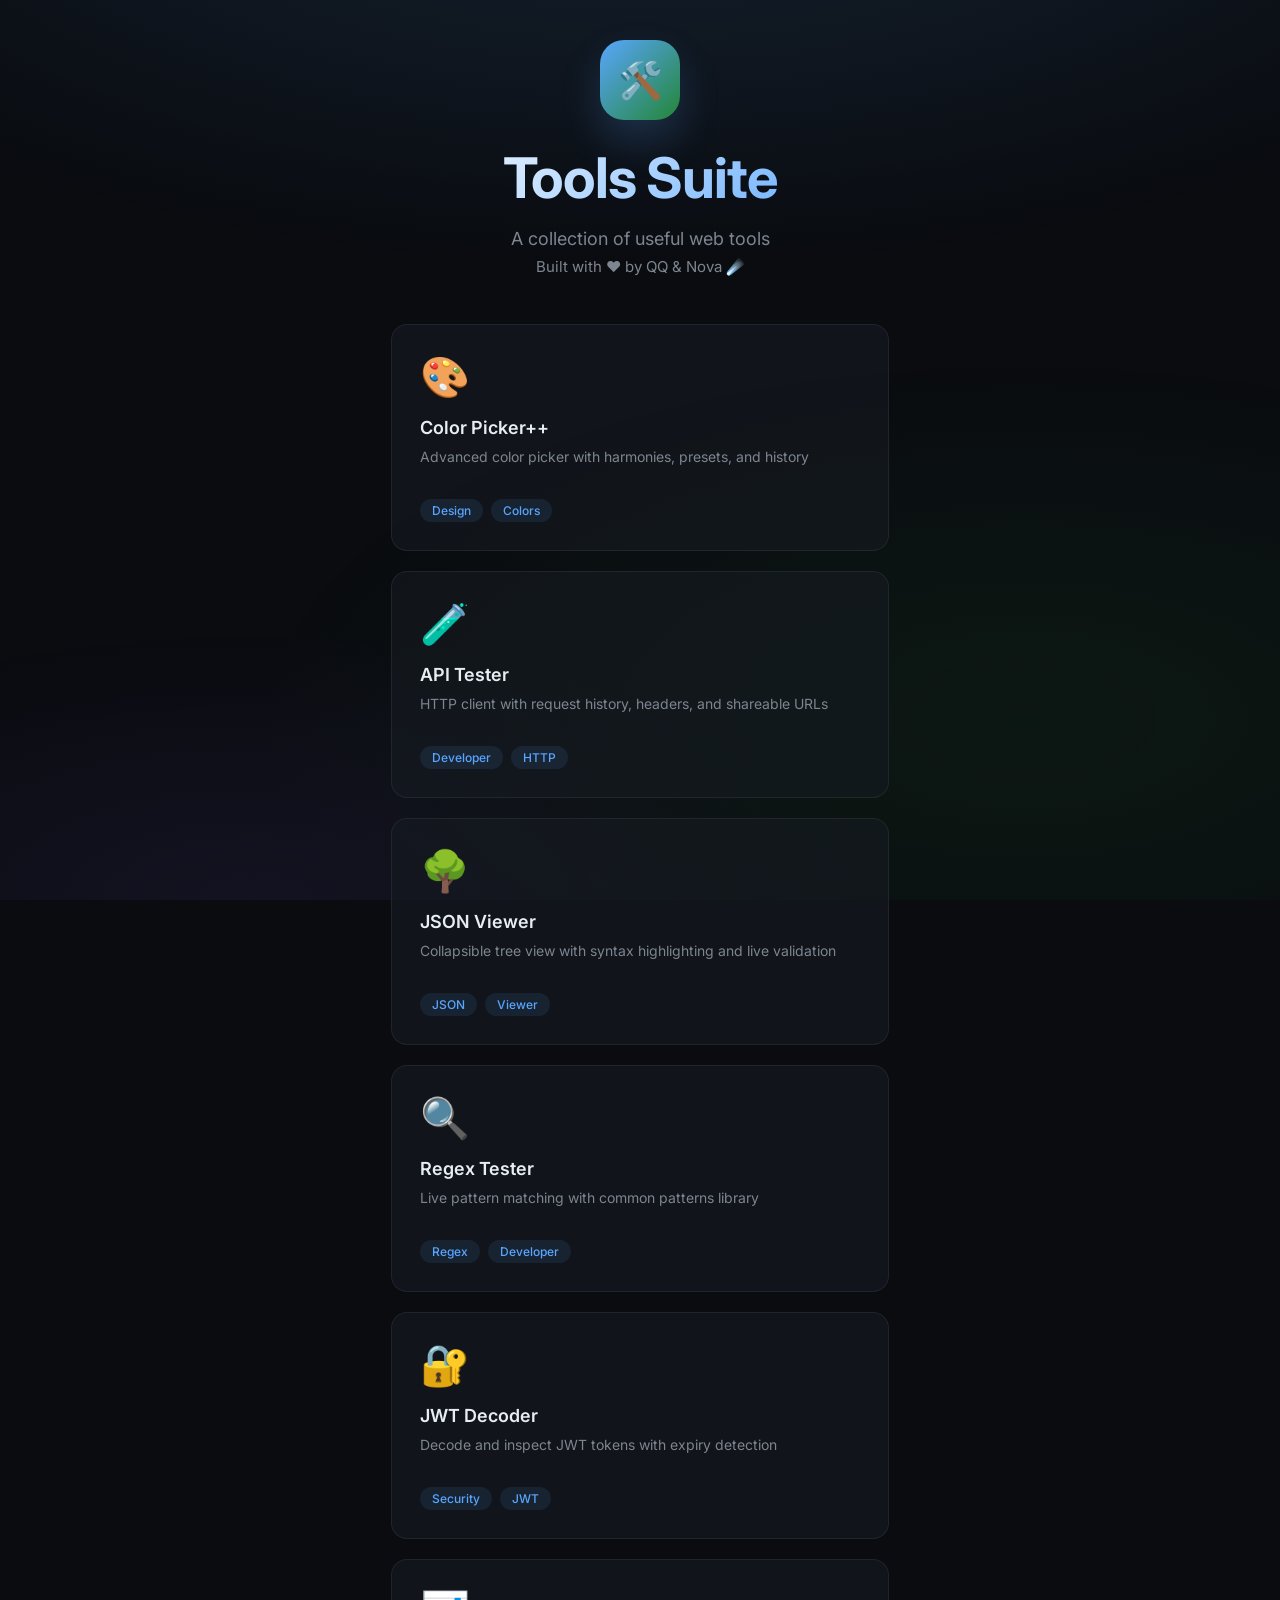
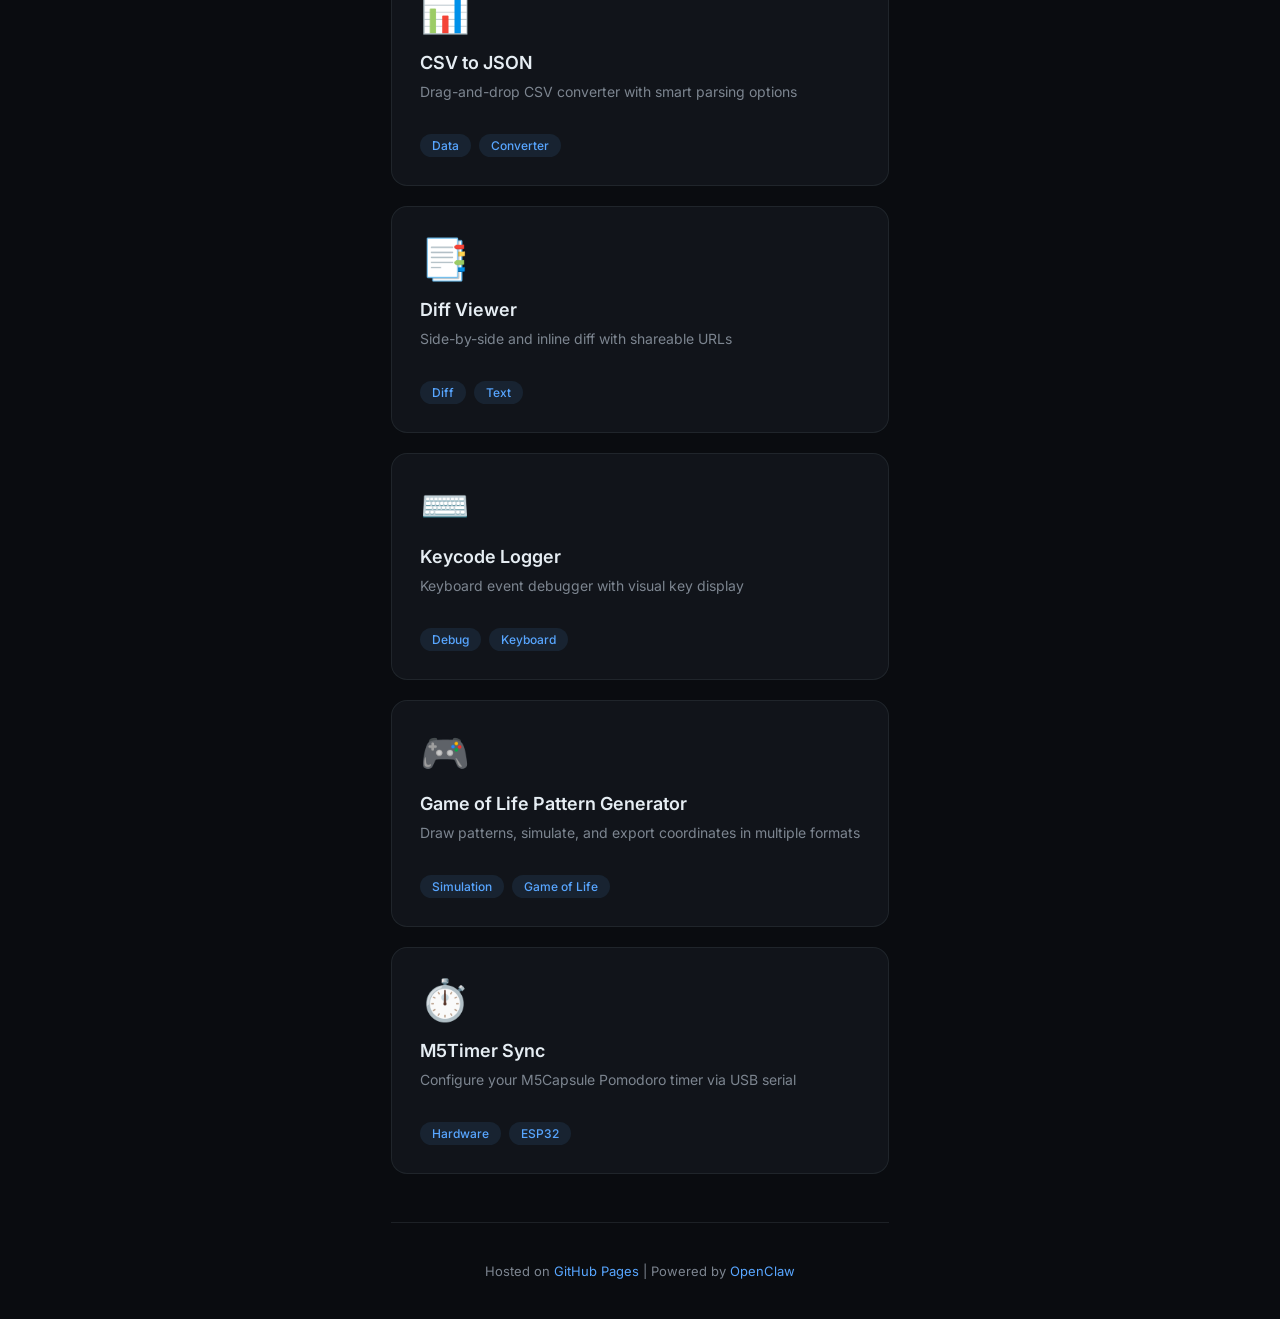
==== index.html @ e4c365d3 "fix(tools-suite): Medium priority bug fixes - Fix csv-json handleFile() to reset fileInput after rea" ====
<!DOCTYPE html>
<html lang="en">
<head>
<!-- Google tag (gtag.js) -->
<script async src="https://www.googletagmanager.com/gtag/js?id=G-3PSNCFVT76"></script>
<script>
 window.dataLayer = window.dataLayer || [];
 function gtag(){dataLayer.push(arguments);}
 gtag('js', new Date());

 gtag('config', 'G-3PSNCFVT76');
</script>
    <meta charset="UTF-8">
    <meta name="viewport" content="width=device-width, initial-scale=1.0">
    <title>Tools Suite</title>
    <link rel="icon" href="data:image/svg+xml,<svg xmlns='http://www.w3.org/2000/svg' viewBox='0 0 100 100'><circle cx='50' cy='50' r='45' fill='%2358a6ff'/><text x='50' y='65' font-size='40' text-anchor='middle' fill='white'>🛠️</text></svg>">
    <meta name="theme-color" content="#58a6ff">
    <meta name="apple-mobile-web-app-capable" content="yes">
    <meta name="apple-mobile-web-app-status-bar-style" content="black-translucent">
    <link rel="apple-touch-icon" href="data:image/svg+xml,%3Csvg xmlns='http://www.w3.org/2000/svg' viewBox='0 0 192 192'%3E%3Crect width='192' height='192' fill='%2358a6ff' rx='40'/%3E%3Ctext x='96' y='130' font-size='100' text-anchor='middle'%3E%F0%9F%9B%A0%EF%B8%8F%3C/text%3E%3C/svg%3E">
    <link rel="manifest" href="manifest.json">
    <link href="https://fonts.googleapis.com/css2?family=Inter:wght@300;400;500;600;700&display=swap" rel="stylesheet">
    <style>
        * { margin: 0; padding: 0; box-sizing: border-box; }
        
        :root {
            --bg: #0a0c10;
            --surface: rgba(22, 27, 34, 0.6);
            --border: rgba(48, 54, 61, 0.5);
            --text: #e6edf3;
            --text-secondary: #7d8590;
            --accent: #58a6ff;
            --accent-glow: rgba(88, 166, 255, 0.3);
        }
        
        body {
            font-family: 'Inter', -apple-system, BlinkMacSystemFont, sans-serif;
            background: var(--bg);
            color: var(--text);
            min-height: 100vh;
            display: flex;
            flex-direction: column;
            align-items: center;
            justify-content: center;
            position: relative;
            overflow-x: hidden;
        }
        
        /* Animated gradient background */
        .bg-gradient {
            position: fixed;
            top: 0;
            left: 0;
            right: 0;
            bottom: 0;
            background: 
                radial-gradient(ellipse 80% 50% at 50% -20%, rgba(88, 166, 255, 0.15), transparent),
                radial-gradient(ellipse 60% 40% at 80% 80%, rgba(35, 134, 54, 0.1), transparent),
                radial-gradient(ellipse 50% 30% at 20% 100%, rgba(139, 92, 246, 0.08), transparent);
            pointer-events: none;
            z-index: -1;
        }
        
        /* Floating particles */
        .particles {
            position: fixed;
            top: 0;
            left: 0;
            right: 0;
            bottom: 0;
            pointer-events: none;
            z-index: -1;
            overflow: hidden;
        }
        
        .particle {
            position: absolute;
            width: 4px;
            height: 4px;
            background: var(--accent);
            border-radius: 50%;
            opacity: 0;
            animation: float 15s infinite;
        }
        
        @keyframes float {
            0% { transform: translateY(100vh) rotate(0deg); opacity: 0; }
            10% { opacity: 0.3; }
            90% { opacity: 0.3; }
            100% { transform: translateY(-100vh) rotate(720deg); opacity: 0; }
        }
        
        /* Main content */
        .container {
            text-align: center;
            padding: 40px 24px;
            max-width: 1100px;
            animation: fadeInUp 0.8s ease-out;
        }
        
        @keyframes fadeInUp {
            from { opacity: 0; transform: translateY(30px); }
            to { opacity: 1; transform: translateY(0); }
        }
        
        /* Header */
        .header {
            margin-bottom: 48px;
        }
        
        .avatar {
            width: 80px;
            height: 80px;
            background: linear-gradient(135deg, var(--accent), #238636);
            border-radius: 24px;
            display: flex;
            align-items: center;
            justify-content: center;
            margin: 0 auto 24px;
            font-size: 36px;
            box-shadow: 0 20px 40px rgba(88, 166, 255, 0.2);
            animation: pulse 4s ease-in-out infinite;
        }
        
        @keyframes pulse {
            0%, 100% { transform: scale(1); }
            50% { transform: scale(1.05); }
        }
        
        h1 {
            font-size: clamp(36px, 8vw, 56px);
            font-weight: 700;
            letter-spacing: -0.02em;
            margin-bottom: 16px;
            background: linear-gradient(135deg, #fff 0%, var(--accent) 100%);
            -webkit-background-clip: text;
            -webkit-text-fill-color: transparent;
            background-clip: text;
        }
        
        .subtitle {
            font-size: 18px;
            color: var(--text-secondary);
            font-weight: 400;
            margin-bottom: 8px;
        }
        
        .credits-header {
            font-size: 15px;
            color: var(--text-secondary);
            margin-bottom: 48px;
            display: flex;
            align-items: center;
            justify-content: center;
            gap: 8px;
        }
        
        .credits-header a {
            color: var(--accent);
            text-decoration: none;
            font-weight: 500;
            transition: opacity 0.2s;
        }
        
        .credits-header a:hover {
            opacity: 0.8;
        }
        
        /* Tools Grid */
        .tools-grid {
            display: grid;
            grid-template-columns: repeat(auto-fill, minmax(300px, 1fr));
            gap: 20px;
            margin-bottom: 48px;
        }
        
        .tool-card {
            background: var(--surface);
            border: 1px solid var(--border);
            border-radius: 16px;
            padding: 28px;
            text-decoration: none;
            color: var(--text);
            transition: all 0.3s ease;
            display: flex;
            flex-direction: column;
            gap: 16px;
            text-align: left;
        }
        
        .tool-card:hover {
            border-color: var(--accent);
            background: rgba(33, 38, 45, 0.8);
            transform: translateY(-4px);
            box-shadow: 0 20px 40px rgba(0, 0, 0, 0.3);
        }
        
        .tool-header {
            display: flex;
            align-items: flex-start;
            justify-content: space-between;
            gap: 16px;
        }
        
        .tool-icon {
            font-size: 40px;
            line-height: 1.2;
        }
        
        .tool-arrow {
            width: 32px;
            height: 32px;
            border-radius: 8px;
            background: rgba(88, 166, 255, 0.1);
            display: flex;
            align-items: center;
            justify-content: center;
            opacity: 0;
            transition: all 0.3s;
        }
        
        .tool-card:hover .tool-arrow {
            opacity: 1;
        }
        
        .tool-arrow svg {
            width: 16px;
            height: 16px;
            color: var(--accent);
        }
        
        .tool-content h3 {
            font-size: 18px;
            font-weight: 600;
            margin-bottom: 8px;
        }
        
        .tool-content p {
            color: var(--text-secondary);
            font-size: 14px;
            line-height: 1.5;
        }
        
        .tool-tags {
            display: flex;
            gap: 8px;
            flex-wrap: wrap;
            margin-top: auto;
            padding-top: 16px;
        }
        
        .tag {
            padding: 4px 12px;
            background: rgba(88, 166, 255, 0.1);
            border-radius: 100px;
            font-size: 12px;
            color: var(--accent);
            font-weight: 500;
        }
        
        /* Footer */
        footer {
            text-align: center;
            margin-top: 48px;
            padding-top: 40px;
            border-top: 1px solid var(--border);
            color: var(--text-secondary);
            font-size: 13px;
        }
        
        footer a {
            color: var(--accent);
            text-decoration: none;
        }
        
        /* Responsive */
        @media (max-width: 640px) {
            body {
                justify-content: flex-start;
                padding: 40px 0;
            }
            .container {
                padding: 24px;
            }
            .tools-grid {
                grid-template-columns: 1fr;
            }
        }
    </style>
</head>
<body>
    <div class="bg-gradient"></div>
    <div class="particles" id="particles"></div>
    
    <main class="container">
        <div class="header">
            <div class="avatar">🛠️</div>
            <h1>Tools Suite</h1>
            <p class="subtitle">A collection of useful web tools</p>
            <p class="credits-header">
                Built with ❤️ by QQ & Nova ☄️
            </p>
        </div>
        
        <div class="tools-grid">
            <a href="color-picker-plus/" class="tool-card">
                <div class="tool-header">
                    <div class="tool-icon">🎨</div>
                    <div class="tool-arrow">
                        <svg viewBox="0 0 24 24" fill="none" stroke="currentColor" stroke-width="2" stroke-linecap="round" stroke-linejoin="round">
                            <line x1="5" y1="12" x2="19" y2="12"></line>
                            <polyline points="12 5 19 12 12 19"></polyline>
                        </svg>
                    </div>
                </div>
                <div class="tool-content">
                    <h3>Color Picker++</h3>
                    <p>Advanced color picker with harmonies, presets, and history</p>
                </div>
                <div class="tool-tags">
                    <span class="tag">Design</span>
                    <span class="tag">Colors</span>
                </div>
            </a>
            
            <a href="api-tester/" class="tool-card">
                <div class="tool-header">
                    <div class="tool-icon">🧪</div>
                    <div class="tool-arrow">
                        <svg viewBox="0 0 24 24" fill="none" stroke="currentColor" stroke-width="2" stroke-linecap="round" stroke-linejoin="round">
                            <line x1="5" y1="12" x2="19" y2="12"></line>
                            <polyline points="12 5 19 12 12 19"></polyline>
                        </svg>
                    </div>
                </div>
                <div class="tool-content">
                    <h3>API Tester</h3>
                    <p>HTTP client with request history, headers, and shareable URLs</p>
                </div>
                <div class="tool-tags">
                    <span class="tag">Developer</span>
                    <span class="tag">HTTP</span>
                </div>
            </a>
            
            <a href="json-viewer/" class="tool-card">
                <div class="tool-header">
                    <div class="tool-icon">🌳</div>
                    <div class="tool-arrow">
                        <svg viewBox="0 0 24 24" fill="none" stroke="currentColor" stroke-width="2" stroke-linecap="round" stroke-linejoin="round">
                            <line x1="5" y1="12" x2="19" y2="12"></line>
                            <polyline points="12 5 19 12 12 19"></polyline>
                        </svg>
                    </div>
                </div>
                <div class="tool-content">
                    <h3>JSON Viewer</h3>
                    <p>Collapsible tree view with syntax highlighting and live validation</p>
                </div>
                <div class="tool-tags">
                    <span class="tag">JSON</span>
                    <span class="tag">Viewer</span>
                </div>
            </a>
            
            <a href="regex-tester/" class="tool-card">
                <div class="tool-header">
                    <div class="tool-icon">🔍</div>
                    <div class="tool-arrow">
                        <svg viewBox="0 0 24 24" fill="none" stroke="currentColor" stroke-width="2" stroke-linecap="round" stroke-linejoin="round">
                            <line x1="5" y1="12" x2="19" y2="12"></line>
                            <polyline points="12 5 19 12 12 19"></polyline>
                        </svg>
                    </div>
                </div>
                <div class="tool-content">
                    <h3>Regex Tester</h3>
                    <p>Live pattern matching with common patterns library</p>
                </div>
                <div class="tool-tags">
                    <span class="tag">Regex</span>
                    <span class="tag">Developer</span>
                </div>
            </a>
            
            <a href="jwt-decoder/" class="tool-card">
                <div class="tool-header">
                    <div class="tool-icon">🔐</div>
                    <div class="tool-arrow">
                        <svg viewBox="0 0 24 24" fill="none" stroke="currentColor" stroke-width="2" stroke-linecap="round" stroke-linejoin="round">
                            <line x1="5" y1="12" x2="19" y2="12"></line>
                            <polyline points="12 5 19 12 12 19"></polyline>
                        </svg>
                    </div>
                </div>
                <div class="tool-content">
                    <h3>JWT Decoder</h3>
                    <p>Decode and inspect JWT tokens with expiry detection</p>
                </div>
                <div class="tool-tags">
                    <span class="tag">Security</span>
                    <span class="tag">JWT</span>
                </div>
            </a>
            
            <a href="csv-json/" class="tool-card">
                <div class="tool-header">
                    <div class="tool-icon">📊</div>
                    <div class="tool-arrow">
                        <svg viewBox="0 0 24 24" fill="none" stroke="currentColor" stroke-width="2" stroke-linecap="round" stroke-linejoin="round">
                            <line x1="5" y1="12" x2="19" y2="12"></line>
                            <polyline points="12 5 19 12 12 19"></polyline>
                        </svg>
                    </div>
                </div>
                <div class="tool-content">
                    <h3>CSV to JSON</h3>
                    <p>Drag-and-drop CSV converter with smart parsing options</p>
                </div>
                <div class="tool-tags">
                    <span class="tag">Data</span>
                    <span class="tag">Converter</span>
                </div>
            </a>
            
            <a href="diff-viewer/" class="tool-card">
                <div class="tool-header">
                    <div class="tool-icon">📑</div>
                    <div class="tool-arrow">
                        <svg viewBox="0 0 24 24" fill="none" stroke="currentColor" stroke-width="2" stroke-linecap="round" stroke-linejoin="round">
                            <line x1="5" y1="12" x2="19" y2="12"></line>
                            <polyline points="12 5 19 12 12 19"></polyline>
                        </svg>
                    </div>
                </div>
                <div class="tool-content">
                    <h3>Diff Viewer</h3>
                    <p>Side-by-side and inline diff with shareable URLs</p>
                </div>
                <div class="tool-tags">
                    <span class="tag">Diff</span>
                    <span class="tag">Text</span>
                </div>
            </a>
            
            <a href="keycode-logger/" class="tool-card">
                <div class="tool-header">
                    <div class="tool-icon">⌨️</div>
                    <div class="tool-arrow">
                        <svg viewBox="0 0 24 24" fill="none" stroke="currentColor" stroke-width="2" stroke-linecap="round" stroke-linejoin="round">
                            <line x1="5" y1="12" x2="19" y2="12"></line>
                            <polyline points="12 5 19 12 12 19"></polyline>
                        </svg>
                    </div>
                </div>
                <div class="tool-content">
                    <h3>Keycode Logger</h3>
                    <p>Keyboard event debugger with visual key display</p>
                </div>
                <div class="tool-tags">
                    <span class="tag">Debug</span>
                    <span class="tag">Keyboard</span>
                </div>
            </a>
            
            <a href="life-pattern-generator/" class="tool-card">
                <div class="tool-header">
                    <div class="tool-icon">🎮</div>
                    <div class="tool-arrow">
                        <svg viewBox="0 0 24 24" fill="none" stroke="currentColor" stroke-width="2" stroke-linecap="round" stroke-linejoin="round">
                            <line x1="5" y1="12" x2="19" y2="12"></line>
                            <polyline points="12 5 19 12 12 19"></polyline>
                        </svg>
                    </div>
                </div>
                <div class="tool-content">
                    <h3>Game of Life Pattern Generator</h3>
                    <p>Draw patterns, simulate, and export coordinates in multiple formats</p>
                </div>
                <div class="tool-tags">
                    <span class="tag">Simulation</span>
                    <span class="tag">Game of Life</span>
                </div>
            </a>
            
            <a href="web-sync.html" class="tool-card">
                <div class="tool-header">
                    <div class="tool-icon">⏱️</div>
                    <div class="tool-arrow">
                        <svg viewBox="0 0 24 24" fill="none" stroke="currentColor" stroke-width="2" stroke-linecap="round" stroke-linejoin="round">
                            <line x1="5" y1="12" x2="19" y2="12"></line>
                            <polyline points="12 5 19 12 12 19"></polyline>
                        </svg>
                    </div>
                </div>
                <div class="tool-content">
                    <h3>M5Timer Sync</h3>
                    <p>Configure your M5Capsule Pomodoro timer via USB serial</p>
                </div>
                <div class="tool-tags">
                    <span class="tag">Hardware</span>
                    <span class="tag">ESP32</span>
                </div>
            </a>
        </div>
        
        <footer>
            <p>Hosted on <a href="https://pages.github.com">GitHub Pages</a> | Powered by <a href="https://openclaw.ai">OpenClaw</a></p>
        </footer>
    </main>
    
    <script>
        // Create floating particles
        const particlesContainer = document.getElementById('particles');
        for (let i = 0; i < 20; i++) {
            const particle = document.createElement('div');
            particle.className = 'particle';
            particle.style.left = Math.random() * 100 + '%';
            particle.style.animationDelay = Math.random() * 15 + 's';
            particle.style.animationDuration = (10 + Math.random() * 10) + 's';
            particlesContainer.appendChild(particle);
        }

        // Service Worker registration with auto-refresh on hard reload
        if ('serviceWorker' in navigator) {
            // Detect hard reload (Ctrl+Shift+R or Cmd+Shift+R)
            let isHardReload = false;
            if (performance.getEntriesByType && performance.getEntriesByType('navigation').length > 0) {
                const navEntry = performance.getEntriesByType('navigation')[0];
                isHardReload = navEntry.type === 'reload';
            } else if (performance.navigation) {
                // Fallback for older browsers
                isHardReload = performance.navigation.type === 1;
            }
            
            navigator.serviceWorker.register('./sw.js', { scope: './' }).then((registration) => {
                // Handle updates
                registration.addEventListener('updatefound', () => {
                    const newWorker = registration.installing;
                    newWorker.addEventListener('statechange', () => {
                        if (newWorker.state === 'installed' && navigator.serviceWorker.controller) {
                            // New version available, skip waiting
                            newWorker.postMessage({ type: 'SKIP_WAITING' });
                        }
                    });
                });

                // If hard reload, tell SW to fetch fresh
                if (isHardReload && registration.active) {
                    registration.active.postMessage({ type: 'HARD_RELOAD' });
                }
            });

            // Auto-refresh when controller changes (after skipWaiting)
            navigator.serviceWorker.addEventListener('controllerchange', () => {
                window.location.reload();
            });
        }
    </script>
</body>
</html>
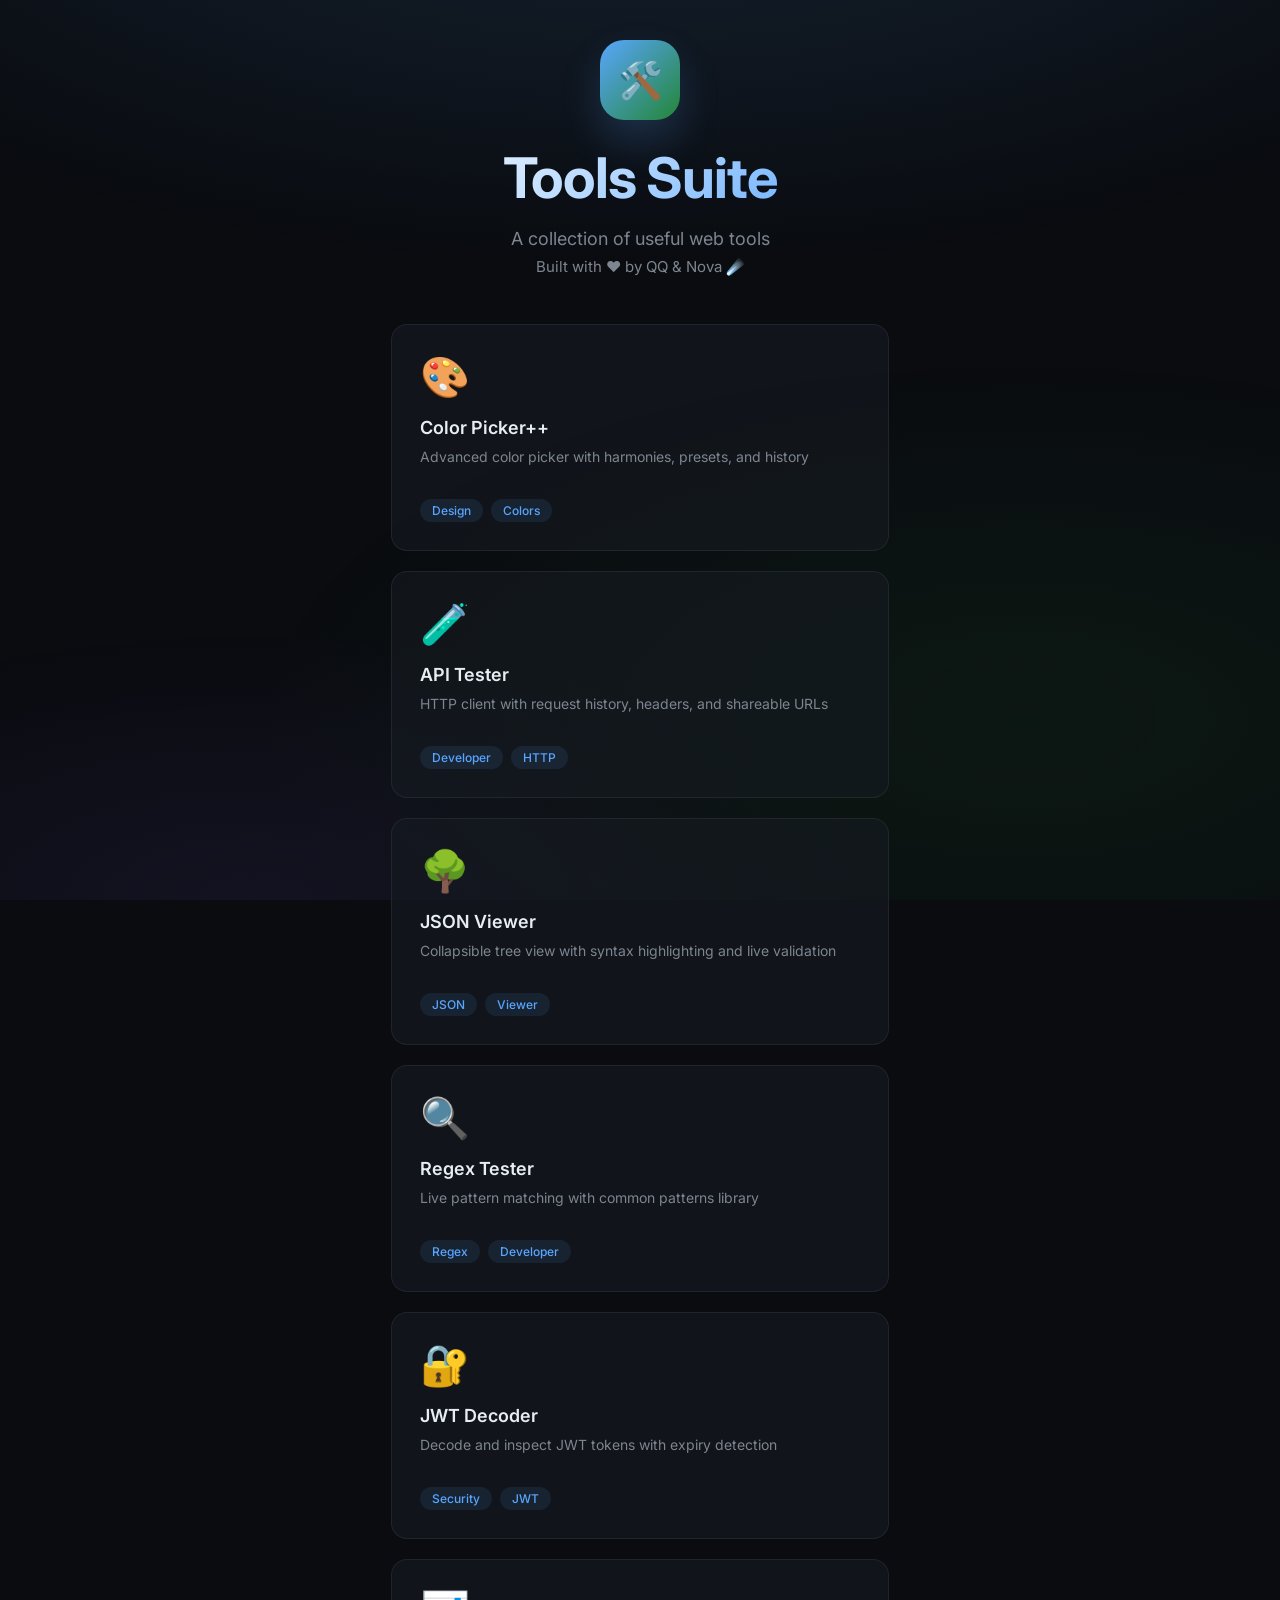
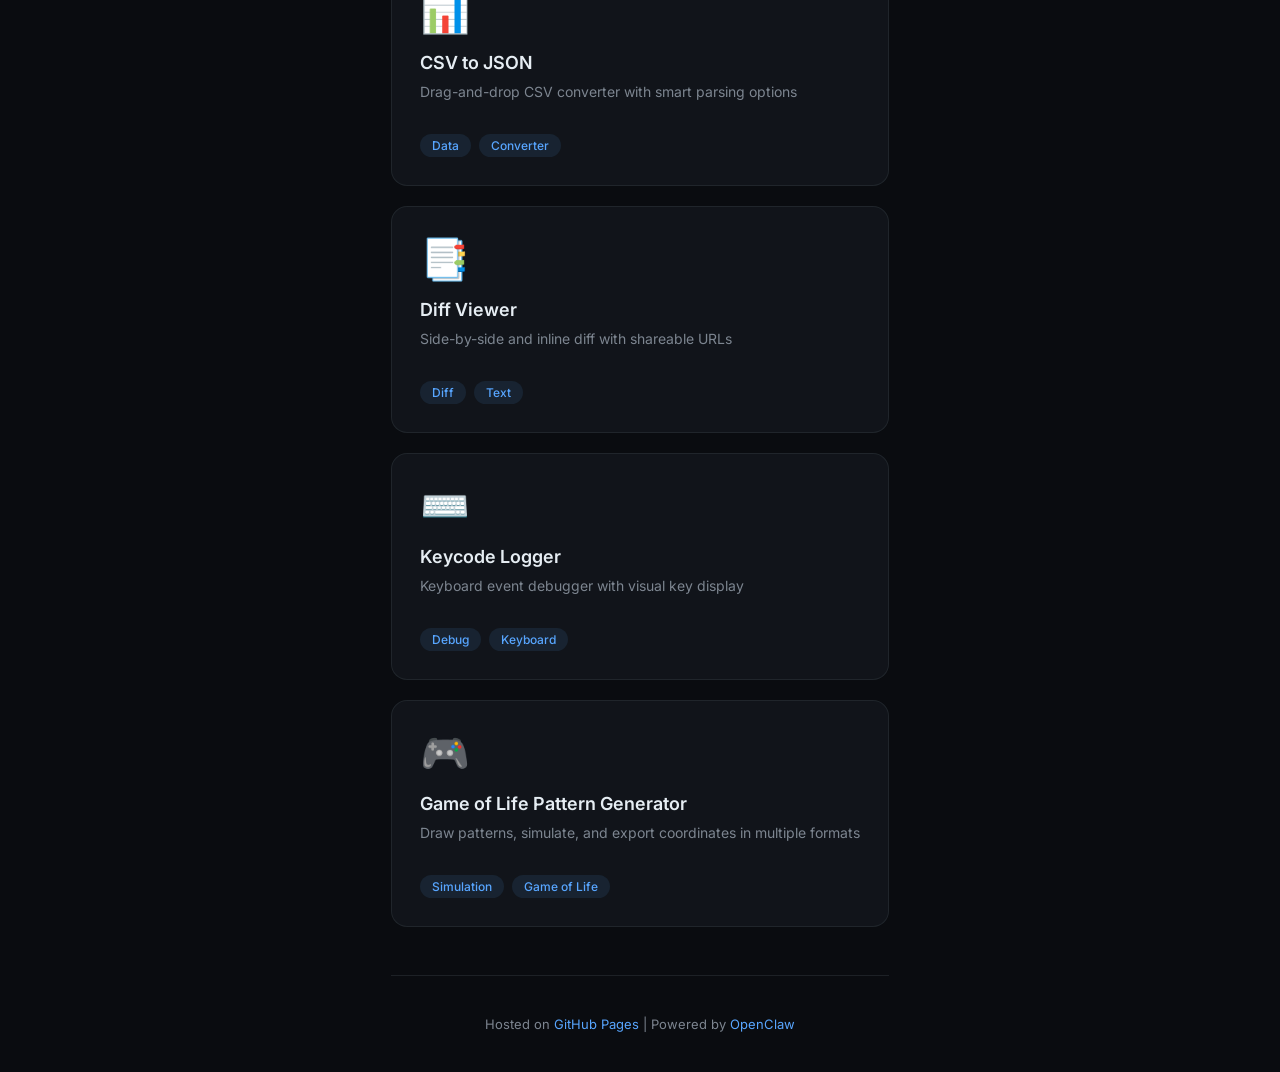
==== commit 6a1de780: "chore: move M5Timer sync to dedicated repo" ====
--- a/index.html
+++ b/index.html
@@ -81,6 +81,17 @@
             border-radius: 50%;
             opacity: 0;
             animation: float 15s infinite;
+            will-change: transform;
+        }
+        
+        @media (prefers-reduced-motion: reduce) {
+            .particle {
+                animation: none;
+                opacity: 0;
+            }
+            .avatar {
+                animation: none;
+            }
         }
         
         @keyframes float {
@@ -480,26 +491,6 @@
                 <div class="tool-tags">
                     <span class="tag">Simulation</span>
                     <span class="tag">Game of Life</span>
-                </div>
-            </a>
-            
-            <a href="web-sync.html" class="tool-card">
-                <div class="tool-header">
-                    <div class="tool-icon">⏱️</div>
-                    <div class="tool-arrow">
-                        <svg viewBox="0 0 24 24" fill="none" stroke="currentColor" stroke-width="2" stroke-linecap="round" stroke-linejoin="round">
-                            <line x1="5" y1="12" x2="19" y2="12"></line>
-                            <polyline points="12 5 19 12 12 19"></polyline>
-                        </svg>
-                    </div>
-                </div>
-                <div class="tool-content">
-                    <h3>M5Timer Sync</h3>
-                    <p>Configure your M5Capsule Pomodoro timer via USB serial</p>
-                </div>
-                <div class="tool-tags">
-                    <span class="tag">Hardware</span>
-                    <span class="tag">ESP32</span>
                 </div>
             </a>
         </div>
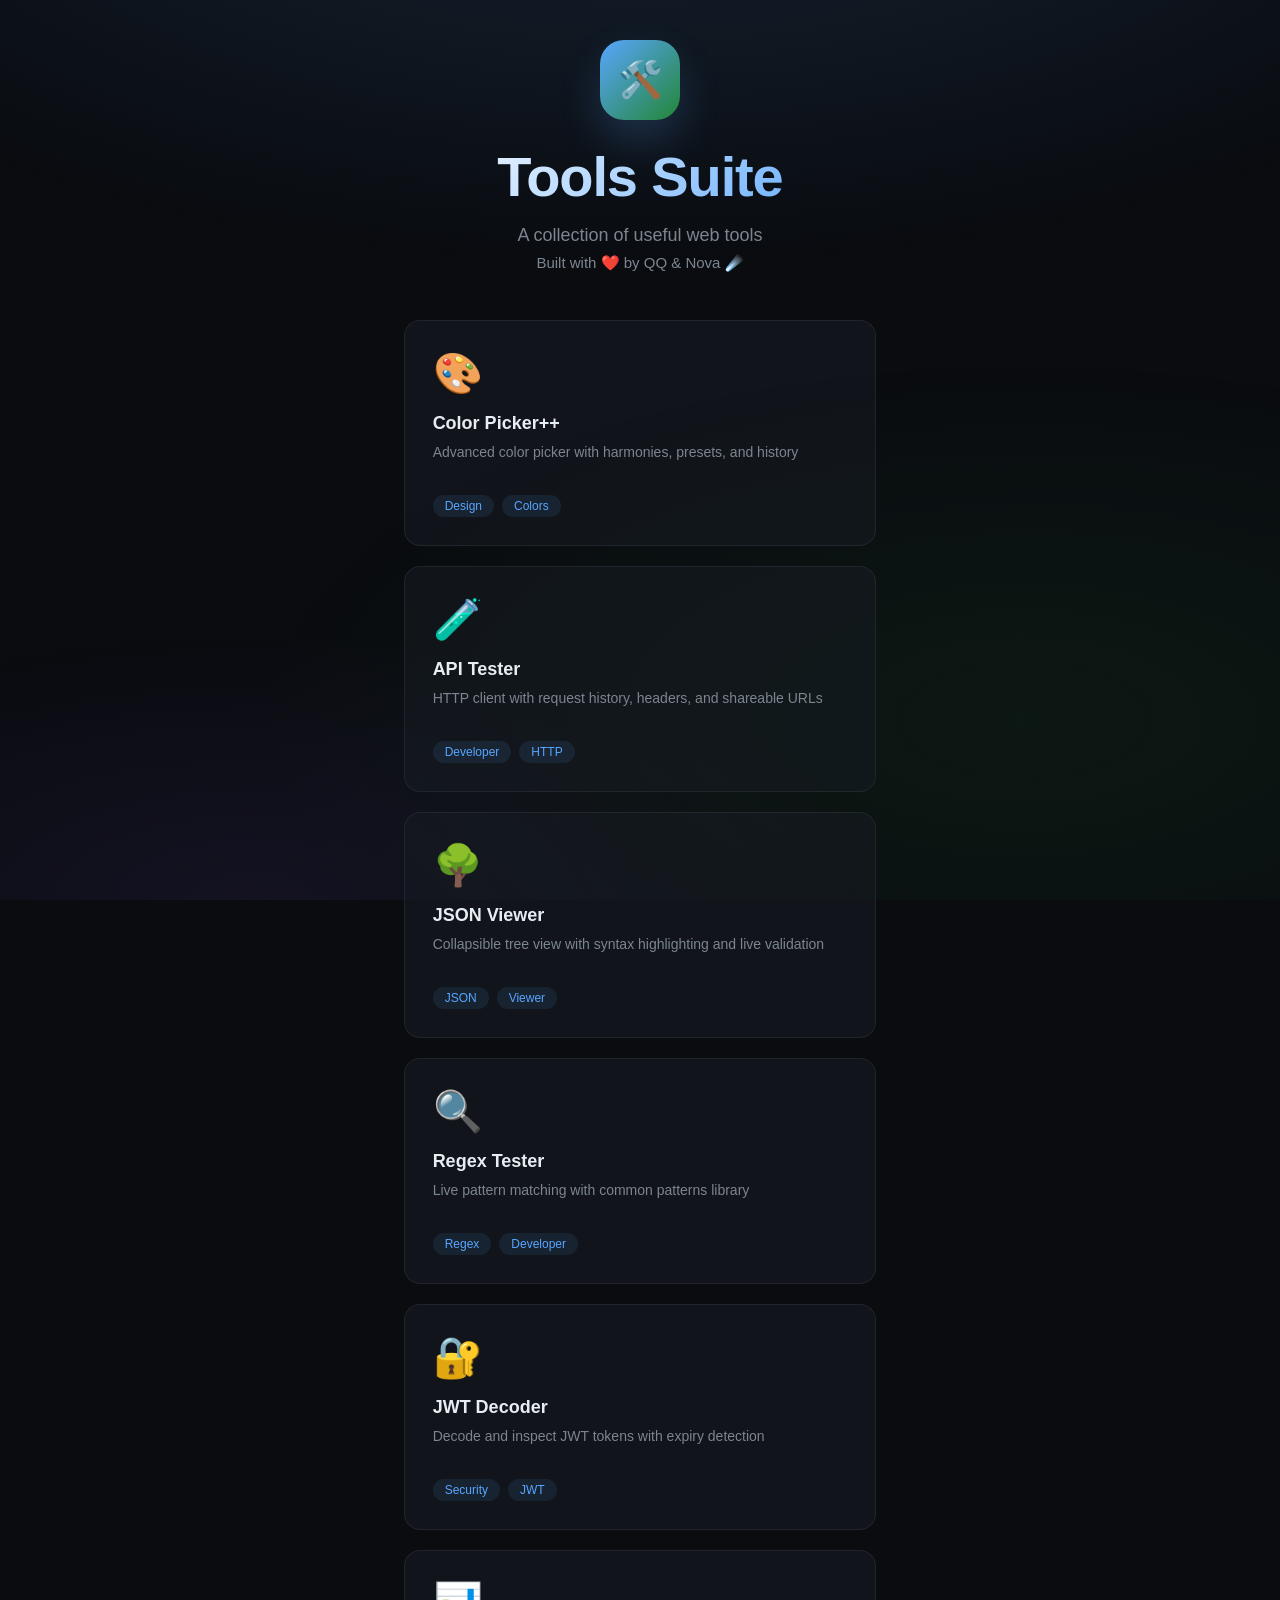
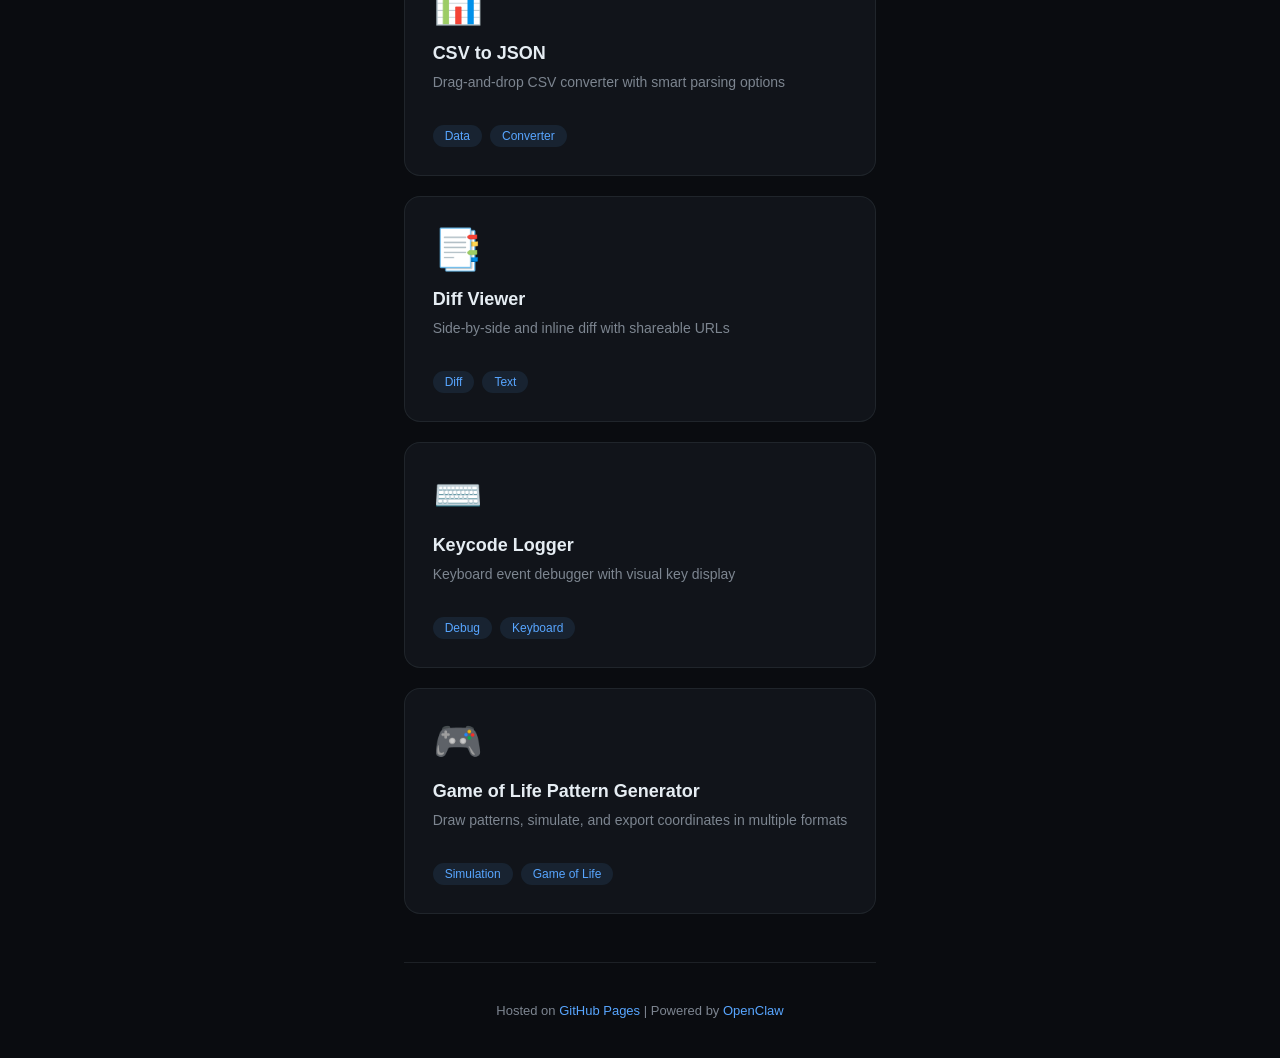
==== commit 01946e6b: "Add a Content-Security-Policy to the hub and every tool Inserted as the first child of <head>: a <me" ====
--- a/index.html
+++ b/index.html
@@ -1,6 +1,7 @@
 <!DOCTYPE html>
 <html lang="en">
 <head>
+<meta http-equiv="Content-Security-Policy" content="default-src 'self'; script-src 'self' 'unsafe-inline' https://www.googletagmanager.com; style-src 'self' 'unsafe-inline' https://fonts.googleapis.com; img-src 'self' data: blob: https://www.googletagmanager.com https://*.google-analytics.com; connect-src 'self' https://*.google-analytics.com https://*.analytics.google.com https://*.googletagmanager.com; font-src 'self' data: https://fonts.gstatic.com; worker-src 'self'; manifest-src 'self'; object-src 'none'; base-uri 'self'; form-action 'none'; frame-ancestors 'none';">
 <!-- Google tag (gtag.js) -->
 <script async src="https://www.googletagmanager.com/gtag/js?id=G-3PSNCFVT76"></script>
 <script>
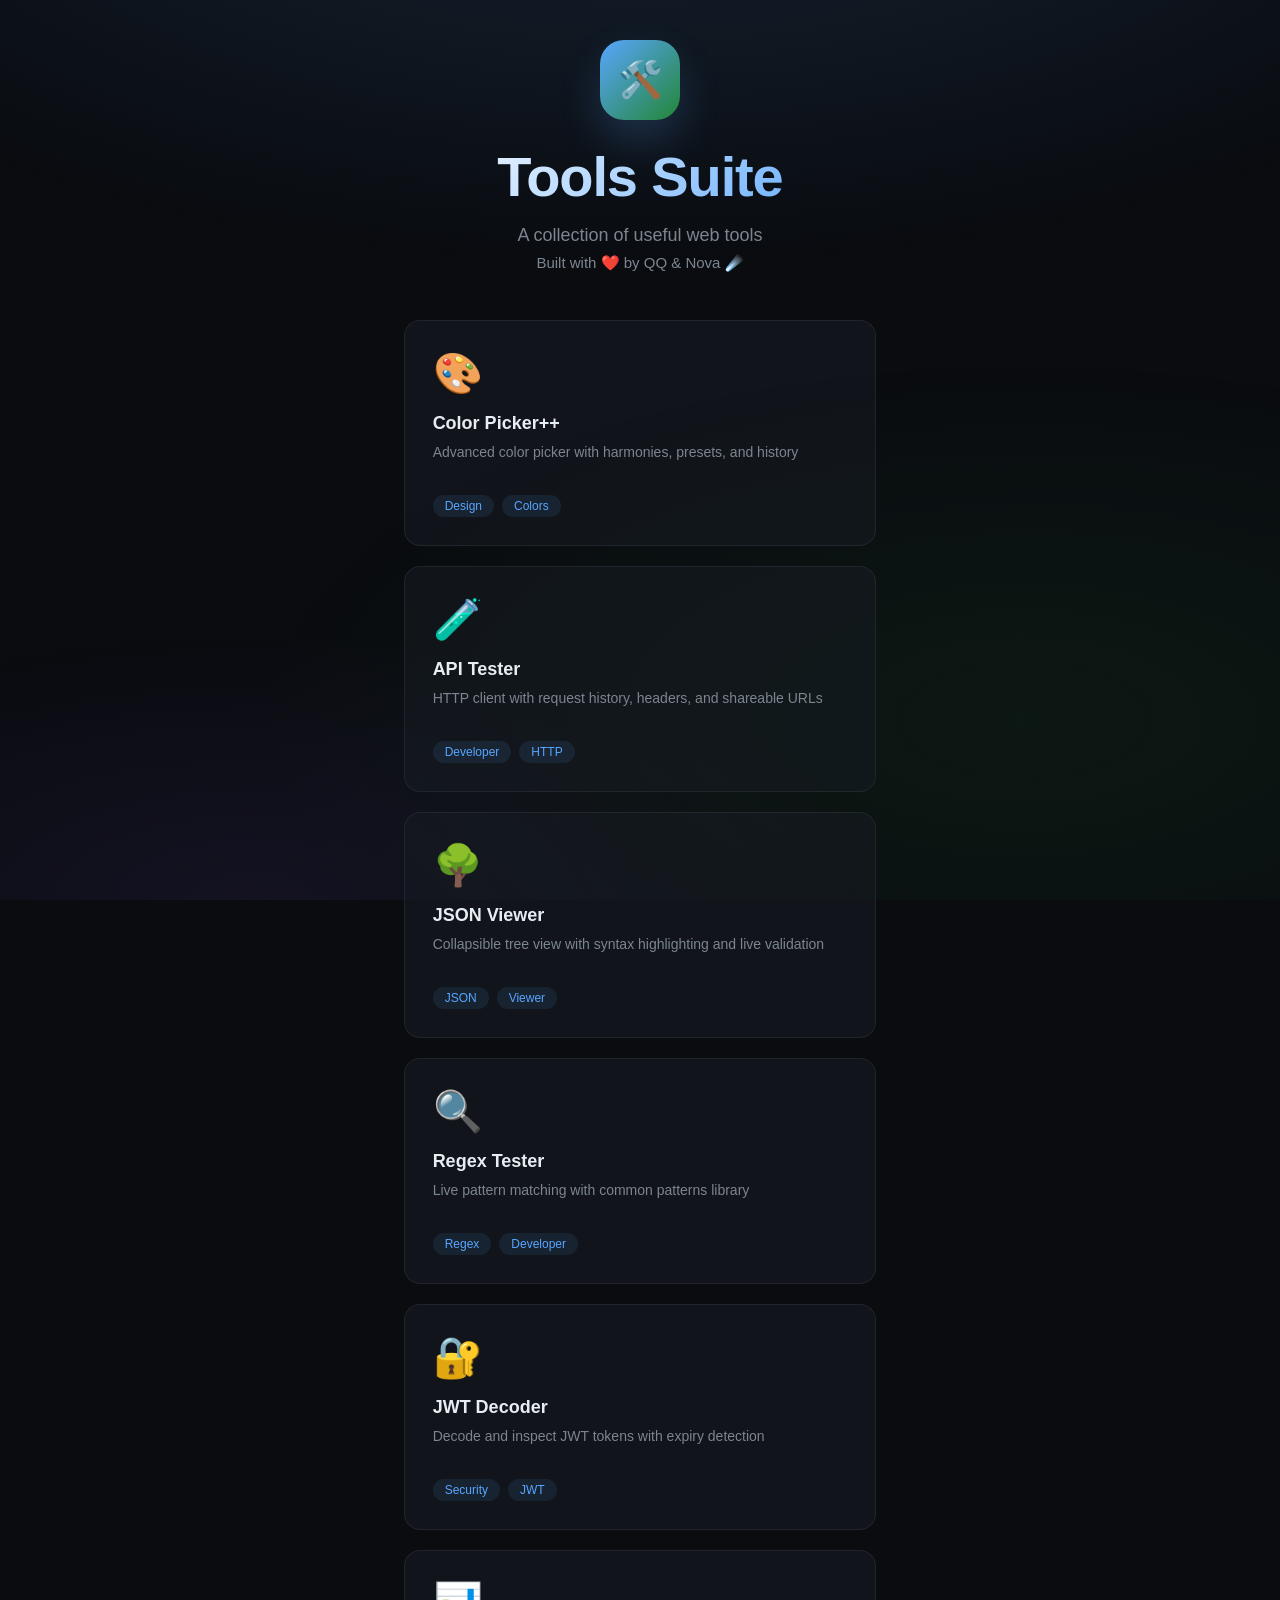
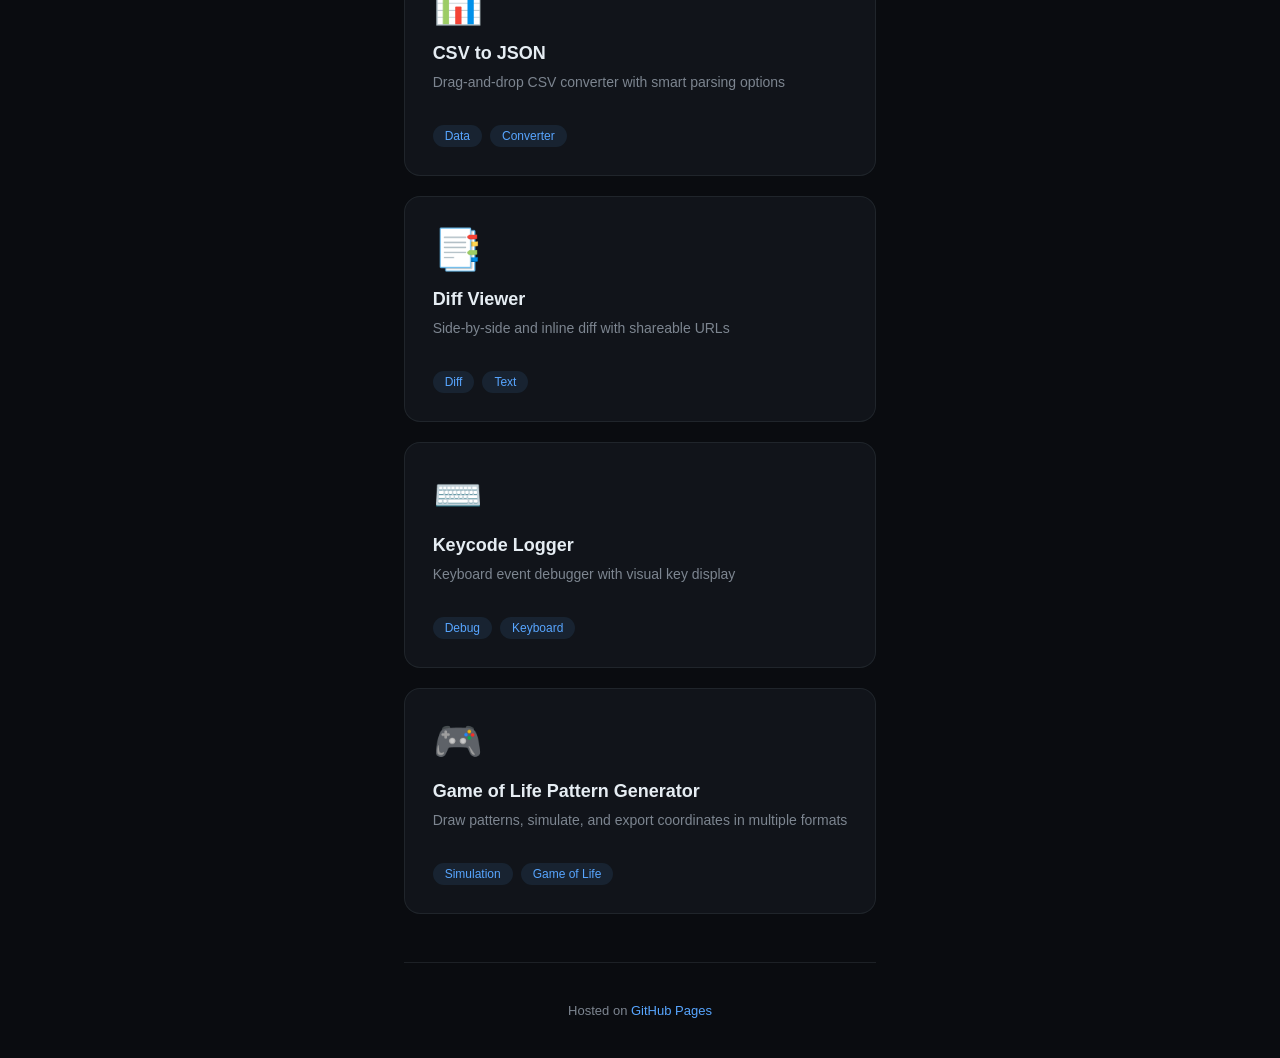
==== commit 97440b46: "Drop Google Analytics; tighten CSP; remove OpenClaw references - gtag removed from every page (it co" ====
--- a/index.html
+++ b/index.html
@@ -1,17 +1,8 @@
 <!DOCTYPE html>
 <html lang="en">
 <head>
-<meta http-equiv="Content-Security-Policy" content="default-src 'self'; script-src 'self' 'unsafe-inline' https://www.googletagmanager.com; style-src 'self' 'unsafe-inline' https://fonts.googleapis.com; img-src 'self' data: blob: https://www.googletagmanager.com https://*.google-analytics.com; connect-src 'self' https://*.google-analytics.com https://*.analytics.google.com https://*.googletagmanager.com; font-src 'self' data: https://fonts.gstatic.com; worker-src 'self'; manifest-src 'self'; object-src 'none'; base-uri 'self'; form-action 'none'; frame-ancestors 'none';">
-<!-- Google tag (gtag.js) -->
-<script async src="https://www.googletagmanager.com/gtag/js?id=G-3PSNCFVT76"></script>
-<script>
- window.dataLayer = window.dataLayer || [];
- function gtag(){dataLayer.push(arguments);}
- gtag('js', new Date());
-
- gtag('config', 'G-3PSNCFVT76');
-</script>
-    <meta charset="UTF-8">
+<meta http-equiv="Content-Security-Policy" content="default-src 'self'; script-src 'self' 'unsafe-inline'; style-src 'self' 'unsafe-inline' https://fonts.googleapis.com; img-src 'self' data: blob:; connect-src 'self'; font-src 'self' data: https://fonts.gstatic.com; worker-src 'self'; manifest-src 'self'; object-src 'none'; base-uri 'self'; form-action 'none';">
+<meta charset="UTF-8">
     <meta name="viewport" content="width=device-width, initial-scale=1.0">
     <title>Tools Suite</title>
     <link rel="icon" href="data:image/svg+xml,<svg xmlns='http://www.w3.org/2000/svg' viewBox='0 0 100 100'><circle cx='50' cy='50' r='45' fill='%2358a6ff'/><text x='50' y='65' font-size='40' text-anchor='middle' fill='white'>🛠️</text></svg>">
@@ -497,7 +488,7 @@
         </div>
         
         <footer>
-            <p>Hosted on <a href="https://pages.github.com">GitHub Pages</a> | Powered by <a href="https://openclaw.ai">OpenClaw</a></p>
+            <p>Hosted on <a href="https://pages.github.com">GitHub Pages</a></p>
         </footer>
     </main>
     
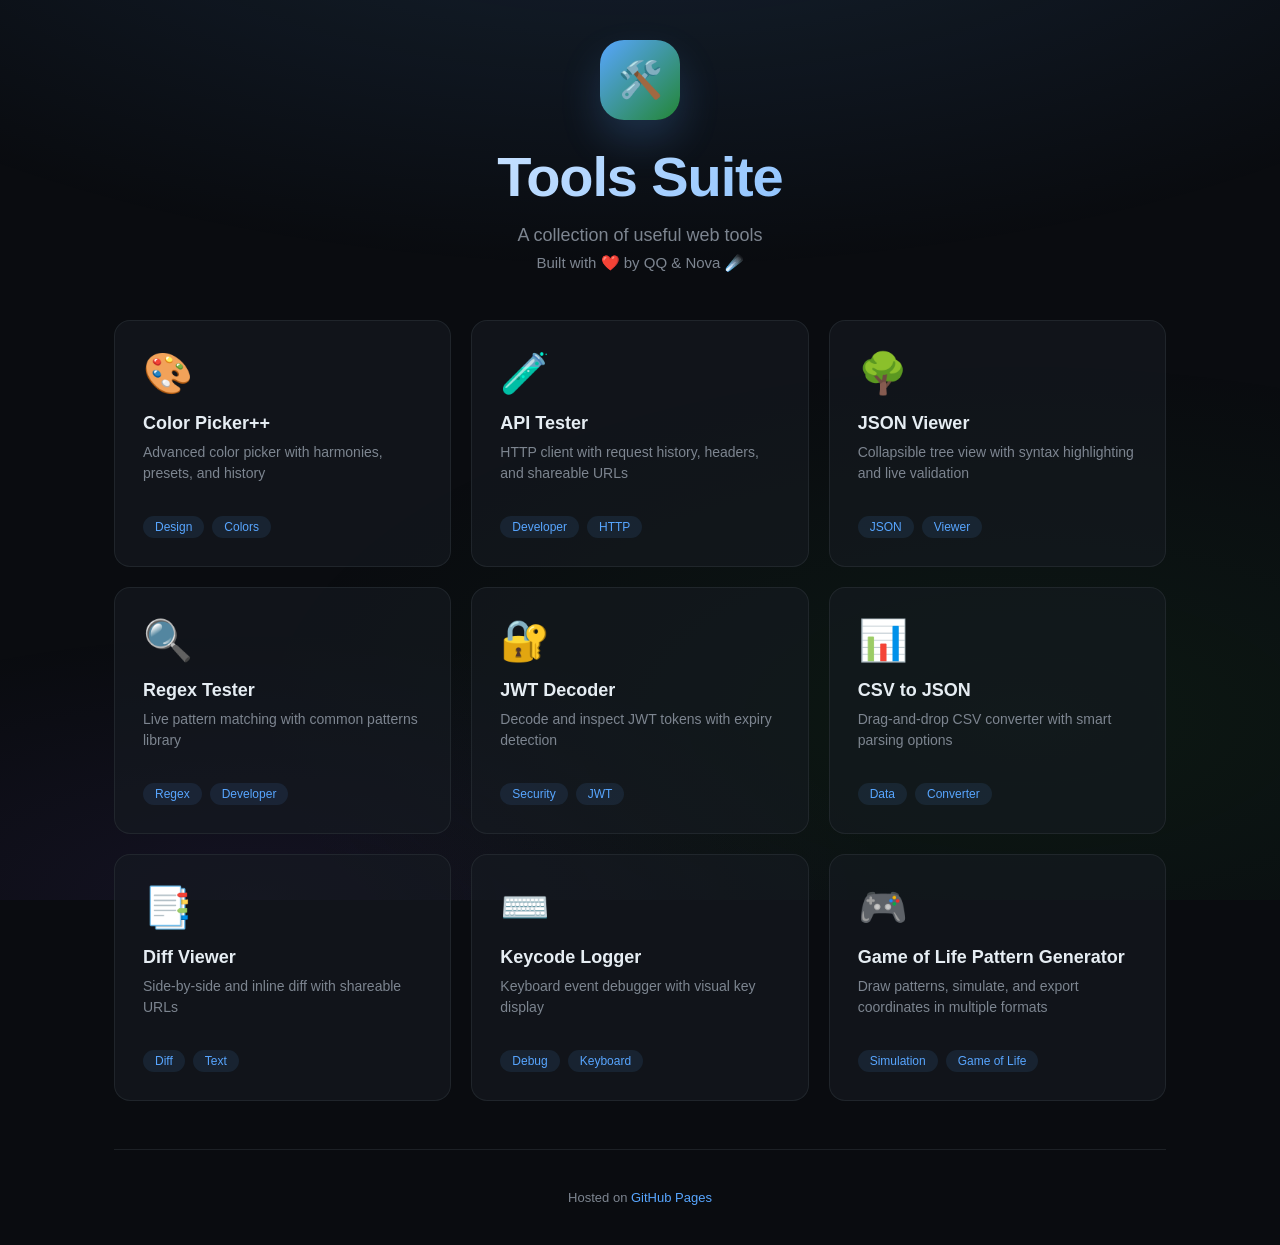
==== commit 80bcfdc7: "fix: tools grid could only ever show one column .container is a flex item in a centred column body, " ====
--- a/index.html
+++ b/index.html
@@ -97,6 +97,7 @@
         .container {
             text-align: center;
             padding: 40px 24px;
+            width: 100%;
             max-width: 1100px;
             animation: fadeInUp 0.8s ease-out;
         }
